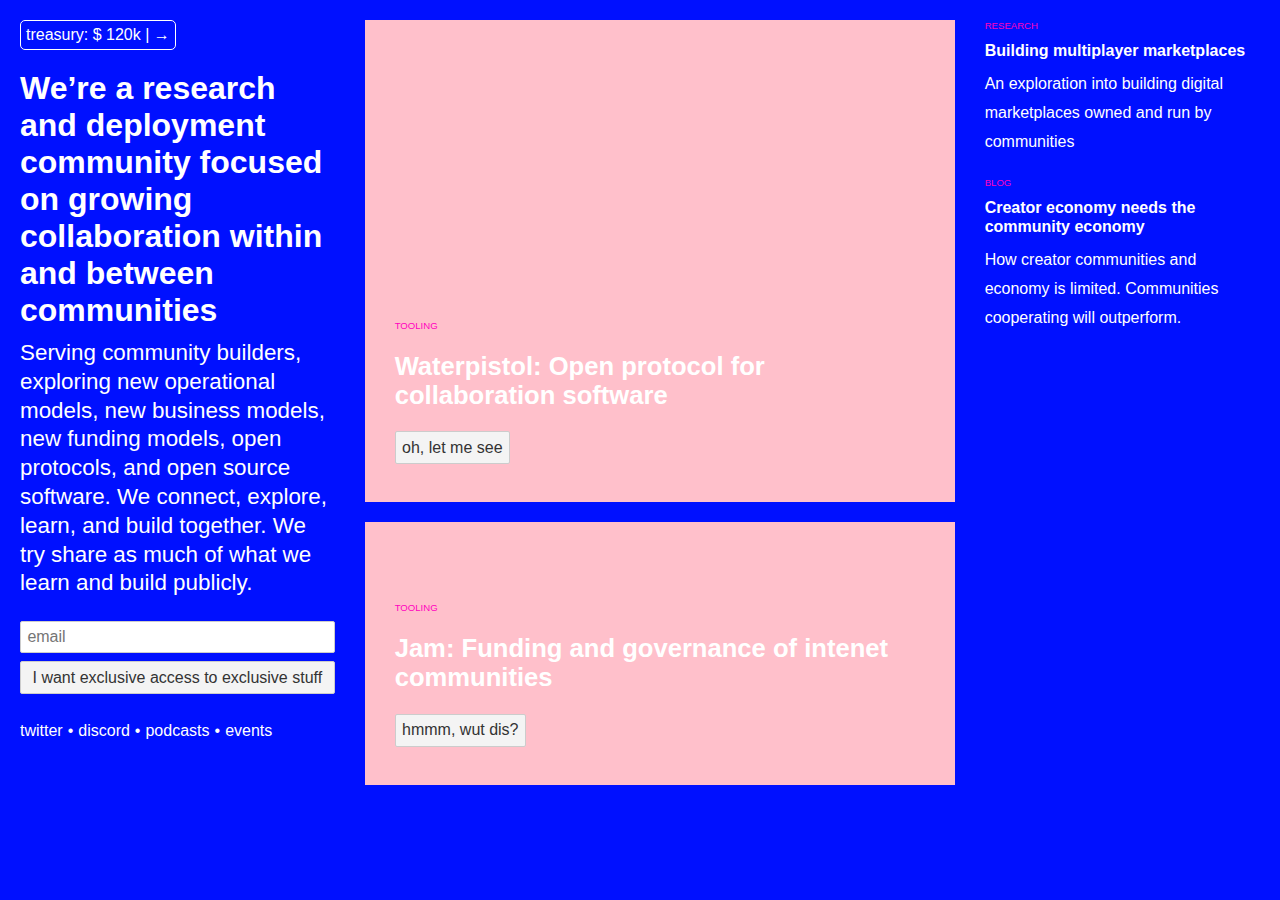
==== index.html @ 7a7f4015 "blog" ====
<!DOCTYPE html>
<html lang="en">
<head>
	<meta charset='utf-8'>
	<meta name='viewport' content='width=device-width,initial-scale=1'>

	<title>morphism</title>

	<link rel='icon' type='image/png' href='./favicon.ico'>
	<link rel='stylesheet' href='./global.css'>

	<script>
		function myFunction(e) {
			alert(e.target.elements.email.value, 'e');
		}
	</script>
</head>

<body>
	<div class="container">
		<div class="title">
			<a href="https://www.morphism.network/treasury.html" class="treasury">treasury: $ 120k | →</a>
			<h1>We’re a research and deployment community focused on growing collaboration within and between communities</h1>
			<p>Serving community builders, exploring new operational models, new business models, new funding models, open protocols, and open source software. We connect, explore, learn, and build together. We try share as much of what we learn and build publicly.</p>
			<form onsubmit="myFunction(event)">
				<input placeholder="email" type="text" name="email">
				<button class="email-button" type="submit">I want exclusive access to exclusive stuff</button>
			</form>
			<div class="community-channels">
				<a href="">twitter</a>
				<span>•</span>
				<a href="">discord</a>
				<span>•</span>
				<a href="">podcasts</a>
				<span>•</span>
				<a href="">events</a>
			</div>
		</div>
		<div>
			<div class="project first-project">
				<label for="">tooling</label>
				<h2>Waterpistol: Open protocol for collaboration software</h2>
				<button>oh, let me see</button>
			</div>
			<div class="project second-project">
				<label for="">tooling</label>
				<h2>Jam: Funding and governance of intenet communities</h2>
				<button onclick="location.href='http://jam.morphism.network'">hmmm, wut dis?</button>
			</div>
			<!-- <div class="project second-project">
				<label for="">tooling</label>
				<h2>domore: tools for community expertise consulting</h2>
				<button>hmmm, wut dis?</button>
			</div> -->
		</div>
		<div>
			<div>
				<label for="">research</label>
				<a href="https://www.morphism.network/blog.html">
					<div class="post-title">Building multiplayer marketplaces</div>
					<div class="post-description">An exploration into building digital marketplaces owned and run by communities</div>
				</a>
			</div>
			<div>
				<label for="">blog</label>
				<div class="post-title">Creator economy needs the community economy</div>
				<div class="post-description">How creator communities and economy is limited. Communities cooperating will outperform.</div>
			</div>
		</div>
	</div>
</body>
</html>
---- global.css ----
@font-face { font-family: CalSans; src: url('CalSans-SemiBold.otf'); } 

html, body {
	position: relative;
	width: 100%;
	/* height: 100%; */
}

body {
	color: white;
	background-color: #0010ff;
	margin: 0;
	box-sizing: border-box;
	font-family: -apple-system, BlinkMacSystemFont, "Segoe UI", Roboto, Oxygen-Sans, Ubuntu, Cantarell, "Helvetica Neue", sans-serif;
}

a {
	color: white;
	text-decoration: none;
}

a:hover {
	text-decoration: underline;
}

a:visited {
	color: white;
}

label {
	display: block;
}

input, button, select, textarea {
	font-family: inherit;
	font-size: inherit;
	-webkit-padding: 0.4em 0;
	padding: 0.4em;
	margin: 0 0 0.5em 0;
	box-sizing: border-box;
	border: 1px solid #ccc;
	border-radius: 2px;
}

input:disabled {
	color: #ccc;
}

button {
	color: #333;
	background-color: #f4f4f4;
	outline: none;
}

button:disabled {
	color: #999;
}

button:not(:disabled):active {
	background-color: #ddd;
}

button:focus {
	border-color: #666;
}

.container {
	display: grid;
	margin: 20px;
	grid-gap: 30px;
	grid-template-columns: 0.8fr 1.5fr 0.7fr;
}

h1 {
	font-size: 2rem;
	margin: 0;
}

h2 {
	font-size: 1.6rem;
}


p {
	font-size: 1.4rem;
	line-height: 1.8rem;
	margin-top: 10px;
}

.treasury {
	border: 1px solid white;
	padding: 5px;
	border-radius: 5px;
	display: inline-block;
	margin-bottom: 20px;
}

.post-title {
	font-weight: 600;
	font-size: 1rem;
	line-height: 1.2rem;
	margin-top: 10px;
}

.post-description {
	font-size: 1rem;
	line-height: 1.8rem;
	margin-bottom: 20px;
	margin-top: 10px;
}

.project {
	background-color: pink;
	padding: 30px;
	color: white;
}

.first-project {
	padding-top: 300px;
	background-image: url("imgs/waterfight.png");
	background-position: center;
	background-size: cover;
}

.second-project {
	margin-top: 20px;
	padding-top: 80px;
	background-image: url("imgs/jam.png");
	background-position: bottom;
}

label {
	text-transform: uppercase;
	font-size: 0.6rem;
	font-weight: 500;
	color: rgb(255, 0, 191);
}

.community-channels {
	display: flex;
	flex-direction: row;
	grid-gap: 5px;
	margin-top: 20px;
}

input {
	width: 100%;
}
.email-button {
	width: 100%;
}

@media only screen and (max-width: 600px) {
	.container {
		grid-template-columns: 1fr;
	}
	h1 {
		font-size: 2rem;
	}
	.title {
		display: flex;
		flex-direction: column;
	}
  }
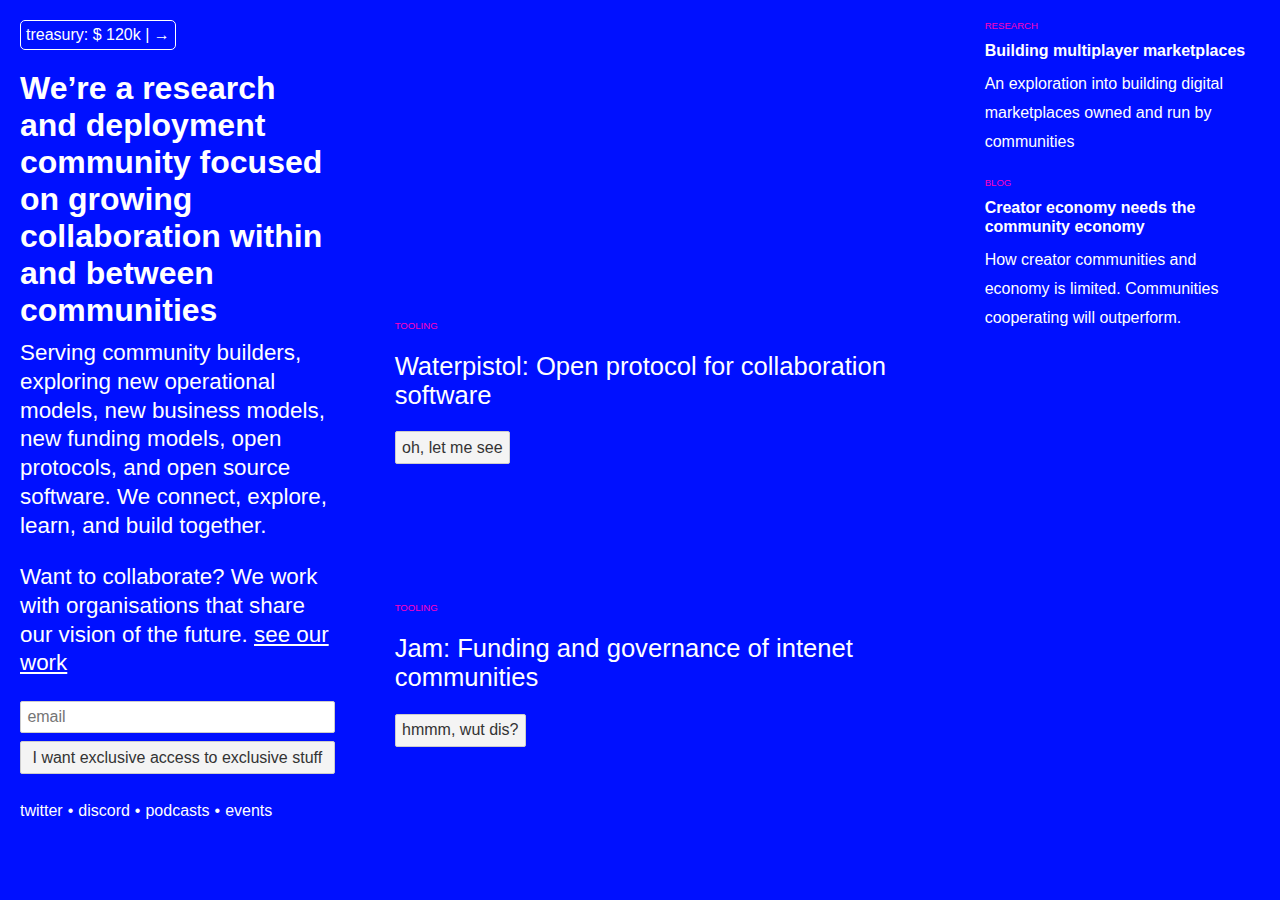
==== commit d0580944: "treasury proposal" ====
--- a/index.html
+++ b/index.html
@@ -21,7 +21,8 @@
 		<div class="title">
 			<a href="https://www.morphism.network/treasury.html" class="treasury">treasury: $ 120k | →</a>
 			<h1>We’re a research and deployment community focused on growing collaboration within and between communities</h1>
-			<p>Serving community builders, exploring new operational models, new business models, new funding models, open protocols, and open source software. We connect, explore, learn, and build together. We try share as much of what we learn and build publicly.</p>
+			<p>Serving community builders, exploring new operational models, new business models, new funding models, open protocols, and open source software. We connect, explore, learn, and build together.</p>
+			<p>Want to collaborate? We work with organisations that share our vision of the future. <a class="work" href="/work">see our work</a></p>
 			<form onsubmit="myFunction(event)">
 				<input placeholder="email" type="text" name="email">
 				<button class="email-button" type="submit">I want exclusive access to exclusive stuff</button>
--- a/global.css
+++ b/global.css
@@ -78,6 +78,7 @@
 
 h2 {
 	font-size: 1.6rem;
+	font-weight: 500;
 }
 
 
@@ -110,7 +111,7 @@
 }
 
 .project {
-	background-color: pink;
+	/* background-color: pink; */
 	padding: 30px;
 	color: white;
 }
@@ -127,6 +128,10 @@
 	padding-top: 80px;
 	background-image: url("imgs/jam.png");
 	background-position: bottom;
+}
+
+.work {
+	text-decoration: underline;
 }
 
 label {
@@ -150,6 +155,11 @@
 	width: 100%;
 }
 
+.blog-container {
+	max-width: 740px;
+	margin: 0 auto;
+}
+
 @media only screen and (max-width: 600px) {
 	.container {
 		grid-template-columns: 1fr;
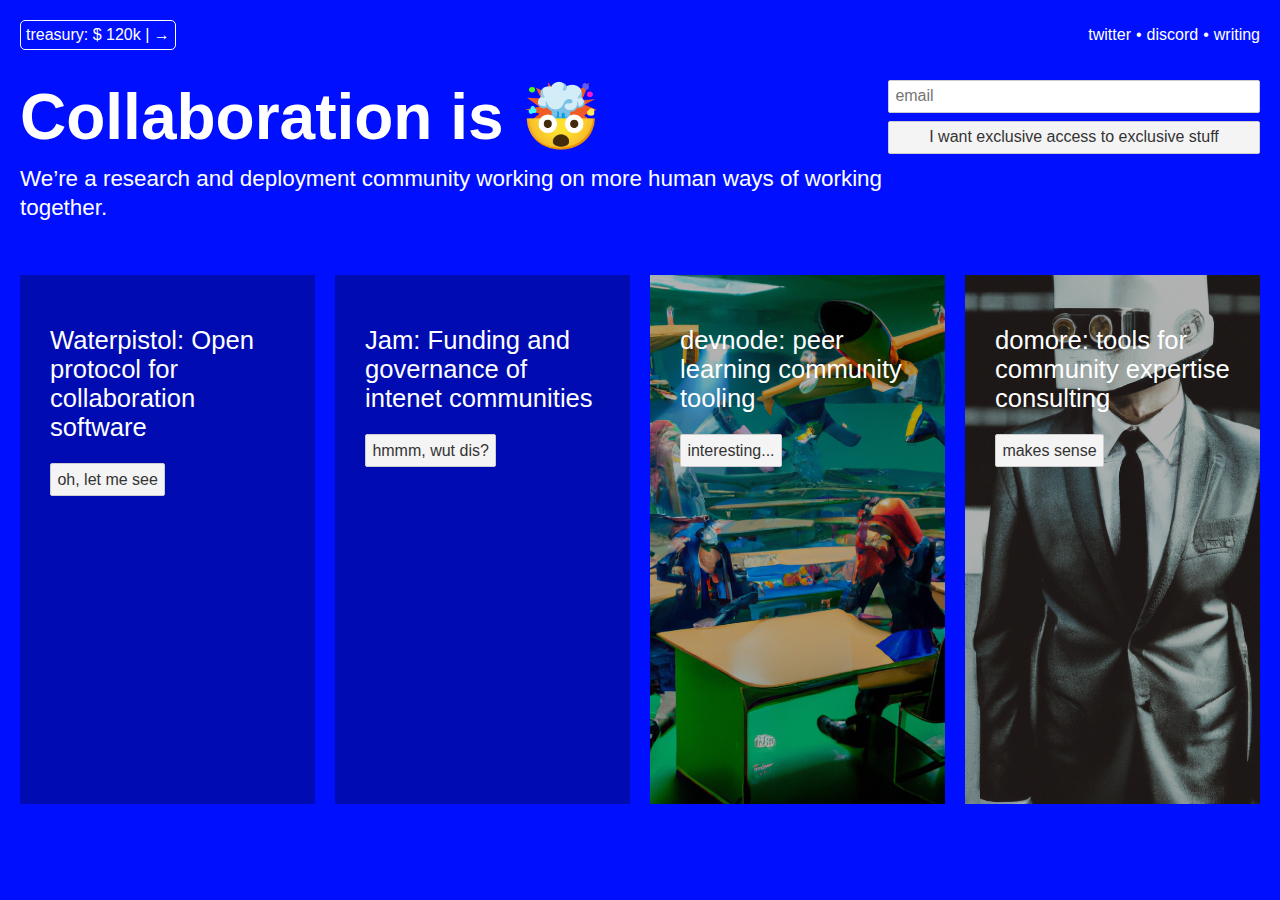
==== commit 5bfb1b10: "project focused edits" ====
--- a/index.html
+++ b/index.html
@@ -18,43 +18,50 @@
 
 <body>
 	<div class="container">
-		<div class="title">
+		<div class="header">
 			<a href="https://www.morphism.network/treasury.html" class="treasury">treasury: $ 120k | →</a>
-			<h1>We’re a research and deployment community focused on growing collaboration within and between communities</h1>
-			<p>Serving community builders, exploring new operational models, new business models, new funding models, open protocols, and open source software. We connect, explore, learn, and build together.</p>
-			<p>Want to collaborate? We work with organisations that share our vision of the future. <a class="work" href="/work">see our work</a></p>
-			<form onsubmit="myFunction(event)">
-				<input placeholder="email" type="text" name="email">
-				<button class="email-button" type="submit">I want exclusive access to exclusive stuff</button>
-			</form>
 			<div class="community-channels">
 				<a href="">twitter</a>
 				<span>•</span>
 				<a href="">discord</a>
 				<span>•</span>
-				<a href="">podcasts</a>
-				<span>•</span>
-				<a href="">events</a>
+				<a href="">writing</a>
 			</div>
 		</div>
-		<div>
+		<div class="hero">
+			<div>
+				<h1>Collaboration is 🤯</h1>
+				<p>We’re a research and deployment community working on more human ways of working together.</p>
+			</div>
+			<!-- <p>We’re a research and deployment community focused on growing collaboration within and between communities. We're exploring new operational, business, funding, technology architecture, and governance models. We connect, explore, learn, and build together.</p> -->
+			<form onsubmit="myFunction(event)">
+				<input placeholder="email" type="text" name="email">
+				<button class="email-button" type="submit">I want exclusive access to exclusive stuff</button>
+			</form>
+		</div>
+		<div class="projects">
 			<div class="project first-project">
-				<label for="">tooling</label>
+				<!-- <label for="">tooling</label> -->
 				<h2>Waterpistol: Open protocol for collaboration software</h2>
 				<button>oh, let me see</button>
 			</div>
 			<div class="project second-project">
-				<label for="">tooling</label>
+				<!-- <label for="">tooling</label> -->
 				<h2>Jam: Funding and governance of intenet communities</h2>
 				<button onclick="location.href='http://jam.morphism.network'">hmmm, wut dis?</button>
 			</div>
-			<!-- <div class="project second-project">
-				<label for="">tooling</label>
+			<div class="project third-project">
+				<!-- <label for="">tooling</label> -->
+				<h2>devnode: peer learning community tooling</h2>
+				<button onclick="location.href='http://devnode.network'">interesting...</button>
+			</div>
+			<div class="project fourth-project">
+				<!-- <label for="">tooling</label> -->
 				<h2>domore: tools for community expertise consulting</h2>
-				<button>hmmm, wut dis?</button>
-			</div> -->
+				<button>makes sense</button>
+			</div>
 		</div>
-		<div>
+		<!-- <div>
 			<div>
 				<label for="">research</label>
 				<a href="https://www.morphism.network/blog.html">
@@ -67,7 +74,7 @@
 				<div class="post-title">Creator economy needs the community economy</div>
 				<div class="post-description">How creator communities and economy is limited. Communities cooperating will outperform.</div>
 			</div>
-		</div>
+		</div> -->
 	</div>
 </body>
 </html>
--- a/global.css
+++ b/global.css
@@ -64,28 +64,46 @@
 	border-color: #666;
 }
 
+h1 {
+	font-size: 4rem;
+	margin: 0;
+}
+
+h2 {
+	font-size: 1.6rem;
+	font-weight: 500;
+}
+
+
+p {
+	font-size: 1.4rem;
+	line-height: 1.8rem;
+	margin-top: 10px;
+}
+
 .container {
 	display: grid;
 	margin: 20px;
 	grid-gap: 30px;
-	grid-template-columns: 0.8fr 1.5fr 0.7fr;
-}
-
-h1 {
-	font-size: 2rem;
-	margin: 0;
-}
-
-h2 {
-	font-size: 1.6rem;
-	font-weight: 500;
-}
-
-
-p {
-	font-size: 1.4rem;
-	line-height: 1.8rem;
-	margin-top: 10px;
+	/* grid-template-columns: 0.8fr 1.5fr 0.7fr; */
+}
+
+.header {
+	display: flex;
+	flex-direction: row;
+	justify-content: space-between;
+	align-items: center;
+}
+
+.community-channels {
+	display: flex;
+	flex-direction: row;
+	grid-gap: 5px;
+}
+
+.hero {
+	display: grid;
+	grid-template-columns: 2.8fr 1.2fr;
 }
 
 .treasury {
@@ -93,7 +111,6 @@
 	padding: 5px;
 	border-radius: 5px;
 	display: inline-block;
-	margin-bottom: 20px;
 }
 
 .post-title {
@@ -110,23 +127,38 @@
 	margin-top: 10px;
 }
 
+.projects {
+	display: grid;
+	grid-template-columns: repeat(4, 1fr);
+	grid-gap: 20px;
+}
+
 .project {
 	/* background-color: pink; */
 	padding: 30px;
 	color: white;
+	padding-bottom: 300px;
 }
 
 .first-project {
-	padding-top: 300px;
-	background-image: url("imgs/waterfight.png");
+	background: linear-gradient( rgba(0, 0, 0, 0.3), rgba(0, 0, 0, 0.3) ), url("imgs/waterfight.png");
 	background-position: center;
 	background-size: cover;
 }
 
 .second-project {
-	margin-top: 20px;
-	padding-top: 80px;
-	background-image: url("imgs/jam.png");
+	background: linear-gradient( rgba(0, 0, 0, 0.3), rgba(0, 0, 0, 0.3) ), url("imgs/jam.png");
+	background-position: bottom;
+}
+
+.third-project {
+	background: linear-gradient( rgba(0, 0, 0, 0.3), rgba(0, 0, 0, 0.3) ), url("imgs/devnode.png");
+	background-size: cover;
+}
+
+.fourth-project {
+	background: linear-gradient( rgba(0, 0, 0, 0.3), rgba(0, 0, 0, 0.3) ), url("imgs/domore.png");
+	background-size: cover;
 	background-position: bottom;
 }
 
@@ -136,16 +168,9 @@
 
 label {
 	text-transform: uppercase;
-	font-size: 0.6rem;
+	font-size: 0.8rem;
 	font-weight: 500;
 	color: rgb(255, 0, 191);
-}
-
-.community-channels {
-	display: flex;
-	flex-direction: row;
-	grid-gap: 5px;
-	margin-top: 20px;
 }
 
 input {
@@ -164,10 +189,17 @@
 	.container {
 		grid-template-columns: 1fr;
 	}
+
+	.projects {
+		display: flex;
+		grid-template-rows: repeat(3, 1fr);
+		grid-gap: 30px;
+	}
+
 	h1 {
-		font-size: 2rem;
-	}
-	.title {
+		font-size: 3rem;
+	}
+	.hero {
 		display: flex;
 		flex-direction: column;
 	}
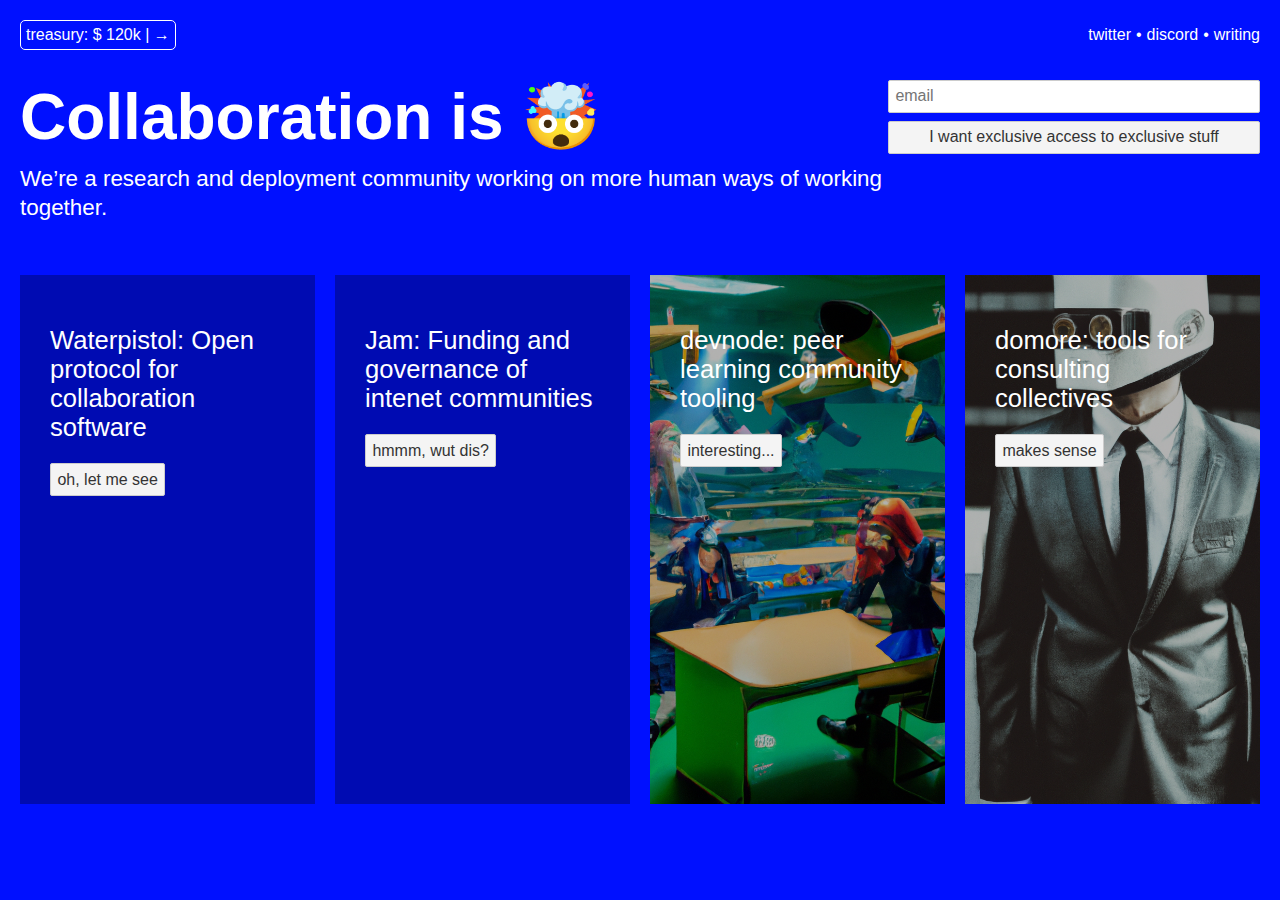
==== commit 3d3518cb: "domore text change" ====
--- a/index.html
+++ b/index.html
@@ -57,7 +57,7 @@
 			</div>
 			<div class="project fourth-project">
 				<!-- <label for="">tooling</label> -->
-				<h2>domore: tools for community expertise consulting</h2>
+				<h2>domore: tools for consulting collectives</h2>
 				<button>makes sense</button>
 			</div>
 		</div>
--- a/global.css
+++ b/global.css
@@ -200,7 +200,14 @@
 		font-size: 3rem;
 	}
 	.hero {
-		display: flex;
-		flex-direction: column;
+		display: grid;
+		grid-template-columns: 1fr;
+		grid-template-rows: 1fr;
+	}
+	.projects {
+		display: grid;
+		grid-template-columns: 1fr;
+		grid-template-rows: repeat(4, 1fr);
+		grid-gap: 20px;
 	}
   }
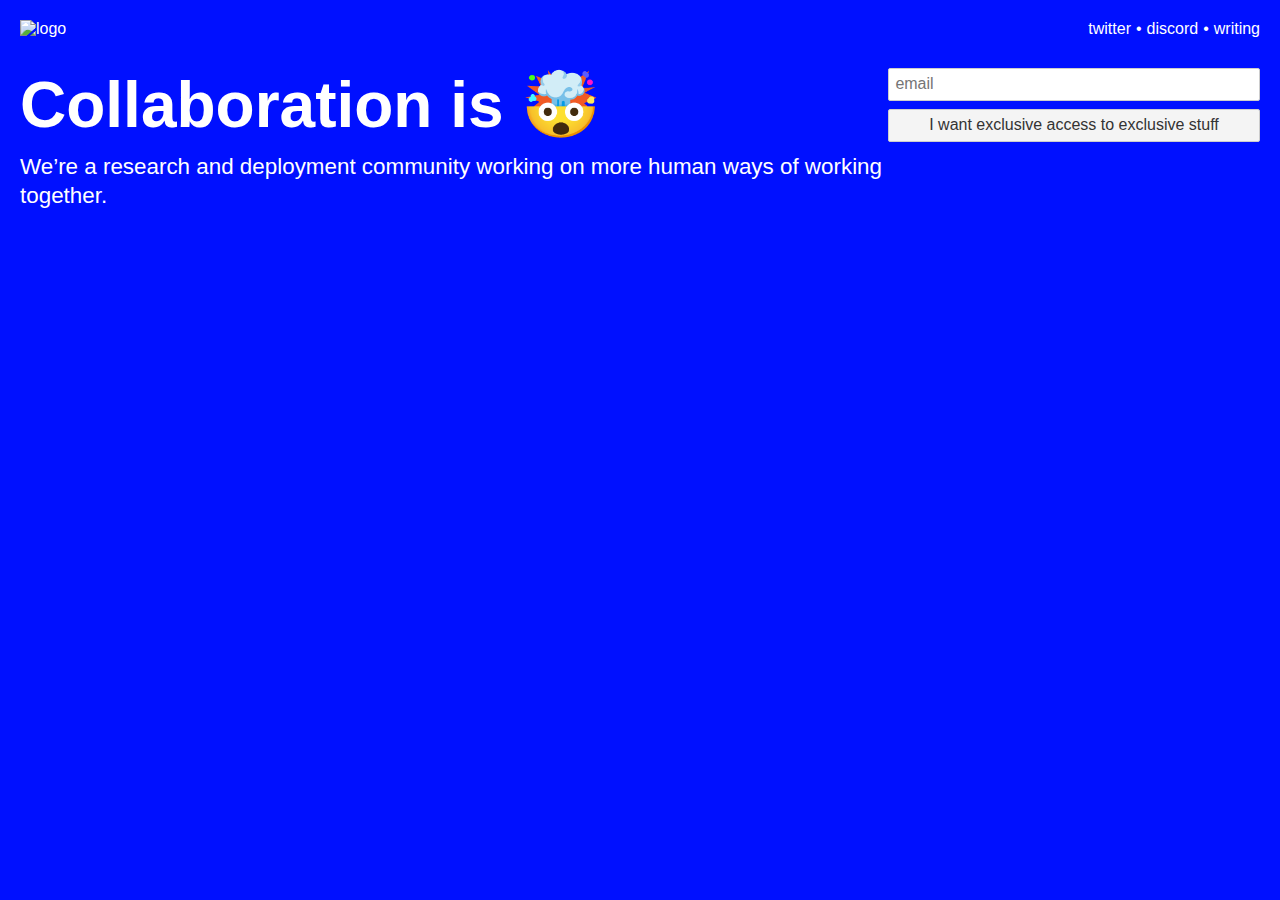
==== commit 8adac047: "hide projects" ====
--- a/index.html
+++ b/index.html
@@ -19,7 +19,8 @@
 <body>
 	<div class="container">
 		<div class="header">
-			<a href="https://www.morphism.network/treasury.html" class="treasury">treasury: $ 120k | →</a>
+			<img src="./imgs/morphism-logo.svg" alt="logo" class="logo">
+			<!-- <a href="https://www.morphism.network/treasury.html" class="treasury">treasury: $ 120k | →</a> -->
 			<div class="community-channels">
 				<a href="">twitter</a>
 				<span>•</span>
@@ -39,28 +40,25 @@
 				<button class="email-button" type="submit">I want exclusive access to exclusive stuff</button>
 			</form>
 		</div>
-		<div class="projects">
+		<!-- <div class="projects">
 			<div class="project first-project">
-				<!-- <label for="">tooling</label> -->
 				<h2>Waterpistol: Open protocol for collaboration software</h2>
-				<button>oh, let me see</button>
-			</div>
+				<button>oh, let me see</button> -->
+				<!-- <button onclick="location.href='https://waterpistol.org'">oh, let me see</button> -->
+			<!-- </div>
 			<div class="project second-project">
-				<!-- <label for="">tooling</label> -->
 				<h2>Jam: Funding and governance of intenet communities</h2>
-				<button onclick="location.href='http://jam.morphism.network'">hmmm, wut dis?</button>
+				<button onclick="location.href='https://jam.morphism.network'">hmmm, wut dis?</button>
 			</div>
 			<div class="project third-project">
-				<!-- <label for="">tooling</label> -->
 				<h2>devnode: peer learning community tooling</h2>
-				<button onclick="location.href='http://devnode.network'">interesting...</button>
+				<button onclick="location.href='https://devnode.network'">interesting...</button>
 			</div>
 			<div class="project fourth-project">
-				<!-- <label for="">tooling</label> -->
 				<h2>domore: tools for consulting collectives</h2>
 				<button>makes sense</button>
 			</div>
-		</div>
+		</div> -->
 		<!-- <div>
 			<div>
 				<label for="">research</label>
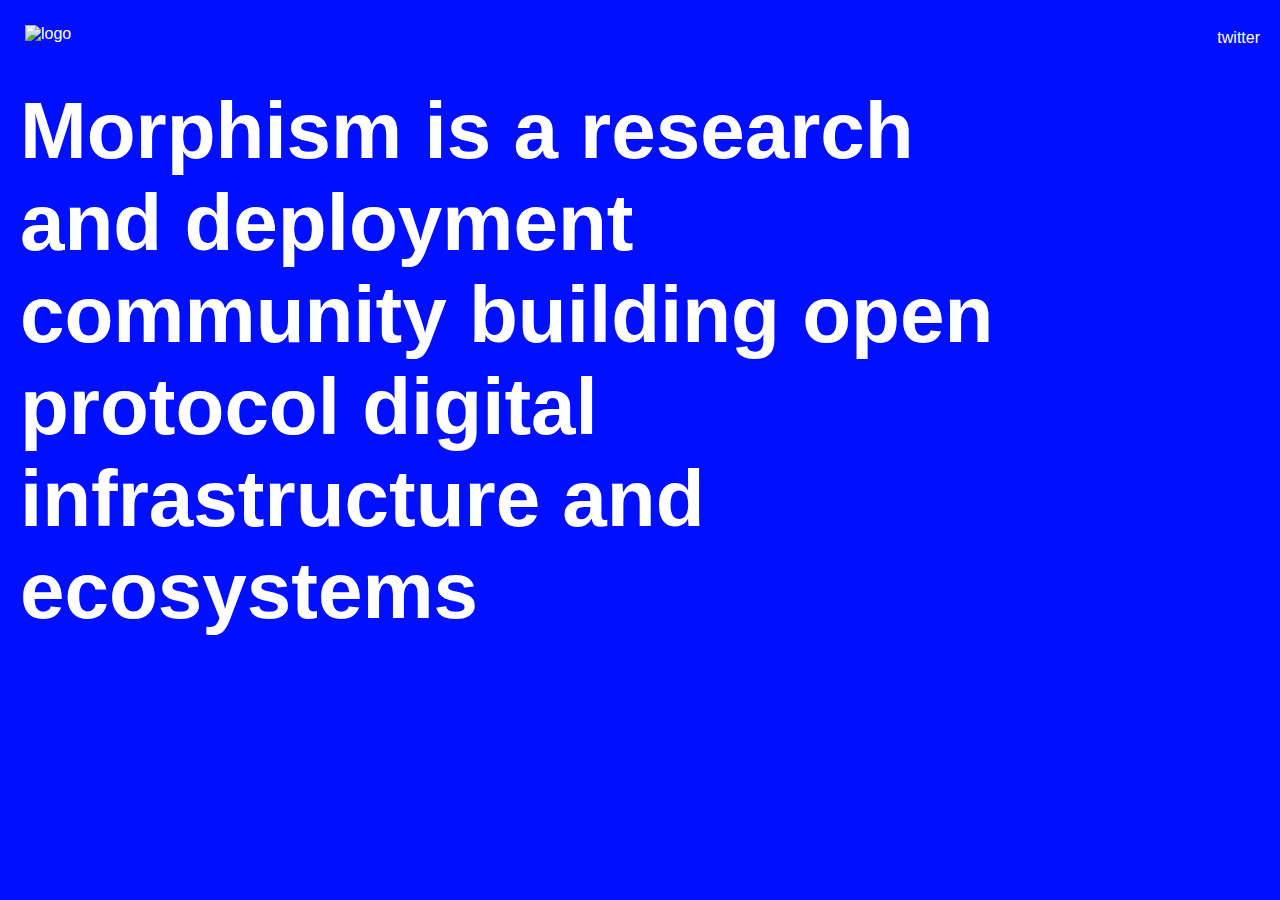
==== commit 1be42052: "simplify to consulting message" ====
--- a/index.html
+++ b/index.html
@@ -22,23 +22,22 @@
 			<img src="./imgs/morphism-logo.svg" alt="logo" class="logo">
 			<!-- <a href="https://www.morphism.network/treasury.html" class="treasury">treasury: $ 120k | →</a> -->
 			<div class="community-channels">
-				<a href="">twitter</a>
-				<span>•</span>
+				<a href="https://twitter.com/morphism__">twitter</a>
+				<!-- <span>•</span>
 				<a href="">discord</a>
 				<span>•</span>
-				<a href="">writing</a>
+				<a href="">writing</a> -->
 			</div>
 		</div>
 		<div class="hero">
 			<div>
-				<h1>Collaboration is 🤯</h1>
-				<p>We’re a research and deployment community working on more human ways of working together.</p>
+				<h1>Morphism is a research and deployment community building open protocol digital infrastructure and ecosystems</h1>
 			</div>
 			<!-- <p>We’re a research and deployment community focused on growing collaboration within and between communities. We're exploring new operational, business, funding, technology architecture, and governance models. We connect, explore, learn, and build together.</p> -->
-			<form onsubmit="myFunction(event)">
+			<!-- <form onsubmit="myFunction(event)">
 				<input placeholder="email" type="text" name="email">
 				<button class="email-button" type="submit">I want exclusive access to exclusive stuff</button>
-			</form>
+			</form> -->
 		</div>
 		<!-- <div class="projects">
 			<div class="project first-project">
--- a/global.css
+++ b/global.css
@@ -65,7 +65,7 @@
 }
 
 h1 {
-	font-size: 4rem;
+	font-size: 5rem;
 	margin: 0;
 }
 
@@ -93,6 +93,13 @@
 	flex-direction: row;
 	justify-content: space-between;
 	align-items: center;
+	align-content: center;
+}
+
+.logo {
+	height: 25px;
+	align-self: center;
+	margin: 5px;
 }
 
 .community-channels {
@@ -102,8 +109,9 @@
 }
 
 .hero {
-	display: grid;
-	grid-template-columns: 2.8fr 1.2fr;
+	/* display: grid;
+	grid-template-columns: 2.8fr 1.2fr; */
+	max-width: 1000px;
 }
 
 .treasury {
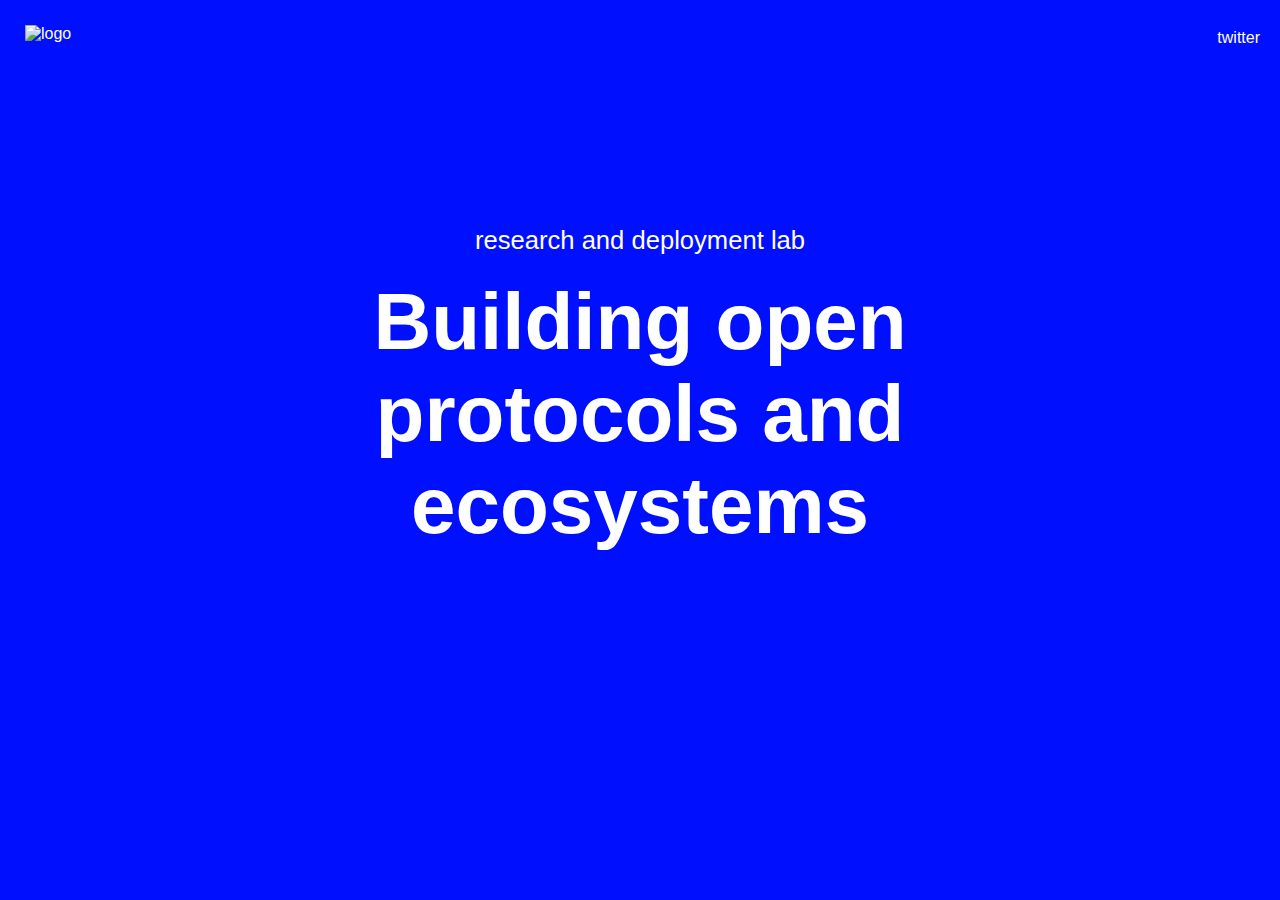
==== commit ab8f2302: "copy update" ====
--- a/index.html
+++ b/index.html
@@ -31,7 +31,8 @@
 		</div>
 		<div class="hero">
 			<div>
-				<h1>Morphism is a research and deployment community building open protocol digital infrastructure and ecosystems</h1>
+				<h2>research and deployment lab</h2>
+				<h1>Building open protocols and ecosystems</h1>
 			</div>
 			<!-- <p>We’re a research and deployment community focused on growing collaboration within and between communities. We're exploring new operational, business, funding, technology architecture, and governance models. We connect, explore, learn, and build together.</p> -->
 			<!-- <form onsubmit="myFunction(event)">
--- a/global.css
+++ b/global.css
@@ -111,7 +111,10 @@
 .hero {
 	/* display: grid;
 	grid-template-columns: 2.8fr 1.2fr; */
-	max-width: 1000px;
+	padding-top: 120px;
+	max-width: 800px;
+	text-align: center;
+	margin: 0 auto;
 }
 
 .treasury {
